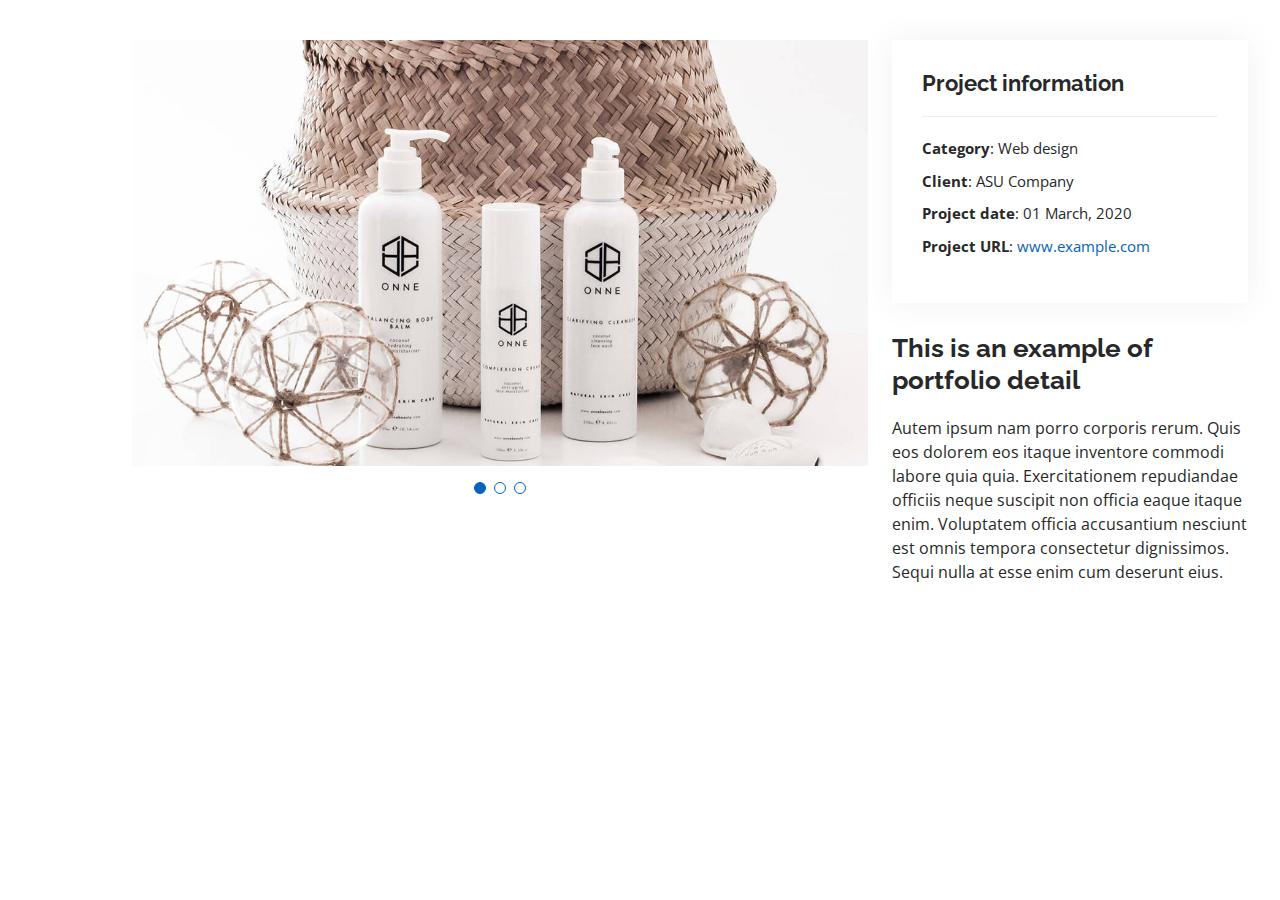
==== portfolio-details.html @ 844f856d "initial commit" ====
<!DOCTYPE html>
<html lang="en">

<head>
  <meta charset="utf-8">
  <meta content="width=device-width, initial-scale=1.0" name="viewport">

  <title>Portfolio Details - Personal Bootstrap Template</title>
  <meta content="" name="description">
  <meta content="" name="keywords">

  <!-- Favicons -->
  <link href="assets/img/favicon.png" rel="icon">
  <link href="assets/img/apple-touch-icon.png" rel="apple-touch-icon">

  <!-- Google Fonts -->
  <link href="https://fonts.googleapis.com/css?family=Open+Sans:300,300i,400,400i,600,600i,700,700i|Raleway:300,300i,400,400i,500,500i,600,600i,700,700i|Poppins:300,300i,400,400i,500,500i,600,600i,700,700i" rel="stylesheet">

  <!-- Vendor CSS Files -->
  <link href="assets/vendor/aos/aos.css" rel="stylesheet">
  <link href="assets/vendor/bootstrap/css/bootstrap.min.css" rel="stylesheet">
  <link href="assets/vendor/bootstrap-icons/bootstrap-icons.css" rel="stylesheet">
  <link href="assets/vendor/boxicons/css/boxicons.min.css" rel="stylesheet">
  <link href="assets/vendor/glightbox/css/glightbox.min.css" rel="stylesheet">
  <link href="assets/vendor/swiper/swiper-bundle.min.css" rel="stylesheet">

  <!-- Template Main CSS File -->
  <link href="assets/css/style.css" rel="stylesheet">

  <!-- =======================================================
  * Template Name: MyResume - v4.7.0
  * Template URL: https://bootstrapmade.com/free-html-bootstrap-template-my-resume/
  * Author: BootstrapMade.com
  * License: https://bootstrapmade.com/license/
  ======================================================== -->
</head>

<body>

  <main id="main">

    <!-- ======= Portfolio Details Section ======= -->
    <section id="portfolio-details" class="portfolio-details">
      <div class="container">

        <div class="row gy-4">

          <div class="col-lg-8">
            <div class="portfolio-details-slider swiper">
              <div class="swiper-wrapper align-items-center">

                <div class="swiper-slide">
                  <img src="assets/img/portfolio/portfolio-details-1.jpg" alt="">
                </div>

                <div class="swiper-slide">
                  <img src="assets/img/portfolio/portfolio-details-2.jpg" alt="">
                </div>

                <div class="swiper-slide">
                  <img src="assets/img/portfolio/portfolio-details-3.jpg" alt="">
                </div>

              </div>
              <div class="swiper-pagination"></div>
            </div>
          </div>

          <div class="col-lg-4">
            <div class="portfolio-info">
              <h3>Project information</h3>
              <ul>
                <li><strong>Category</strong>: Web design</li>
                <li><strong>Client</strong>: ASU Company</li>
                <li><strong>Project date</strong>: 01 March, 2020</li>
                <li><strong>Project URL</strong>: <a href="#">www.example.com</a></li>
              </ul>
            </div>
            <div class="portfolio-description">
              <h2>This is an example of portfolio detail</h2>
              <p>
                Autem ipsum nam porro corporis rerum. Quis eos dolorem eos itaque inventore commodi labore quia quia. Exercitationem repudiandae officiis neque suscipit non officia eaque itaque enim. Voluptatem officia accusantium nesciunt est omnis tempora consectetur dignissimos. Sequi nulla at esse enim cum deserunt eius.
              </p>
            </div>
          </div>

        </div>

      </div>
    </section><!-- End Portfolio Details Section -->

  </main><!-- End #main -->

  <div id="preloader"></div>
  <a href="#" class="back-to-top d-flex align-items-center justify-content-center"><i class="bi bi-arrow-up-short"></i></a>

  <!-- Vendor JS Files -->
  <script src="assets/vendor/purecounter/purecounter.js"></script>
  <script src="assets/vendor/aos/aos.js"></script>
  <script src="assets/vendor/bootstrap/js/bootstrap.bundle.min.js"></script>
  <script src="assets/vendor/glightbox/js/glightbox.min.js"></script>
  <script src="assets/vendor/isotope-layout/isotope.pkgd.min.js"></script>
  <script src="assets/vendor/swiper/swiper-bundle.min.js"></script>
  <script src="assets/vendor/typed.js/typed.min.js"></script>
  <script src="assets/vendor/waypoints/noframework.waypoints.js"></script>
  <script src="assets/vendor/php-email-form/validate.js"></script>

  <!-- Template Main JS File -->
  <script src="assets/js/main.js"></script>

</body>

</html>
---- assets/css/style.css ----
/**
* Template Name: MyResume - v4.7.0
* Template URL: https://bootstrapmade.com/free-html-bootstrap-template-my-resume/
* Author: BootstrapMade.com
* License: https://bootstrapmade.com/license/
*/

/*--------------------------------------------------------------
# General
--------------------------------------------------------------*/
body {
  font-family: "Open Sans", sans-serif;
  color: #272829;
}

a {
  color: #0563bb;
  text-decoration: none;
}

a:hover {
  color: #067ded;
  text-decoration: none;
}

h1, h2, h3, h4, h5, h6 {
  font-family: "Raleway", sans-serif;
}

/*--------------------------------------------------------------
# Back to top button
--------------------------------------------------------------*/
.back-to-top {
  position: fixed;
  visibility: hidden;
  opacity: 0;
  right: 15px;
  bottom: 15px;
  z-index: 996;
  background: #0563bb;
  width: 40px;
  height: 40px;
  border-radius: 50px;
  transition: all 0.4s;
}
.back-to-top i {
  font-size: 28px;
  color: #fff;
  line-height: 0;
}
.back-to-top:hover {
  background: #0678e3;
  color: #fff;
}
.back-to-top.active {
  visibility: visible;
  opacity: 1;
}

/*--------------------------------------------------------------
# Preloader
--------------------------------------------------------------*/
#preloader {
  position: fixed;
  top: 0;
  left: 0;
  right: 0;
  bottom: 0;
  z-index: 9999;
  overflow: hidden;
  background: #fff;
}

#preloader:before {
  content: "";
  position: fixed;
  top: calc(50% - 30px);
  left: calc(50% - 30px);
  border: 6px solid #0563bb;
  border-top-color: #fff;
  border-bottom-color: #fff;
  border-radius: 50%;
  width: 60px;
  height: 60px;
  -webkit-animation: animate-preloader 1s linear infinite;
  animation: animate-preloader 1s linear infinite;
}

@-webkit-keyframes animate-preloader {
  0% {
    transform: rotate(0deg);
  }
  100% {
    transform: rotate(360deg);
  }
}

@keyframes animate-preloader {
  0% {
    transform: rotate(0deg);
  }
  100% {
    transform: rotate(360deg);
  }
}
/*--------------------------------------------------------------
# Disable aos animation delay on mobile devices
--------------------------------------------------------------*/
@media screen and (max-width: 768px) {
  [data-aos-delay] {
    transition-delay: 0 !important;
  }
}
/*--------------------------------------------------------------
# Header
--------------------------------------------------------------*/
#header {
  position: fixed;
  top: 0;
  left: 0;
  bottom: 0;
  z-index: 9997;
  transition: all 0.5s;
  padding: 15px;
  overflow-y: auto;
}
@media (max-width: 992px) {
  #header {
    width: 300px;
    background: #fff;
    border-right: 1px solid #e6e9ec;
    left: -300px;
  }
}

@media (min-width: 992px) {
  #main {
    margin-left: 100px;
  }
}
/*--------------------------------------------------------------
# Navigation Menu
--------------------------------------------------------------*/
/**
* Desktop Navigation 
*/
.nav-menu {
  padding: 0;
  display: block;
}
.nav-menu * {
  margin: 0;
  padding: 0;
  list-style: none;
}
.nav-menu > ul > li {
  position: relative;
  white-space: nowrap;
}
.nav-menu a, .nav-menu a:focus {
  display: flex;
  align-items: center;
  color: #45505b;
  padding: 10px 18px;
  margin-bottom: 8px;
  transition: 0.3s;
  font-size: 15px;
  border-radius: 50px;
  background: #f2f3f5;
  height: 56px;
  width: 100%;
  overflow: hidden;
  transition: 0.3s;
}
.nav-menu a i, .nav-menu a:focus i {
  font-size: 20px;
}
.nav-menu a span, .nav-menu a:focus span {
  padding: 0 5px 0 7px;
  color: #45505b;
}
@media (min-width: 992px) {
  .nav-menu a, .nav-menu a:focus {
    width: 56px;
  }
  .nav-menu a span, .nav-menu a:focus span {
    display: none;
    color: #fff;
  }
}
.nav-menu a:hover, .nav-menu .active, .nav-menu .active:focus, .nav-menu li:hover > a {
  color: #fff;
  background: #0563bb;
}
.nav-menu a:hover span, .nav-menu .active span, .nav-menu .active:focus span, .nav-menu li:hover > a span {
  color: #fff;
}
.nav-menu a:hover, .nav-menu li:hover > a {
  width: 100%;
  color: #fff;
}
.nav-menu a:hover span, .nav-menu li:hover > a span {
  display: block;
}

/**
* Mobile Navigation 
*/
.mobile-nav-toggle {
  position: fixed;
  right: 10px;
  top: 10px;
  z-index: 9998;
  border: 0;
  background: none;
  font-size: 28px;
  transition: all 0.4s;
  outline: none !important;
  line-height: 0;
  cursor: pointer;
  border-radius: 50px;
  padding: 5px;
}
.mobile-nav-toggle i {
  color: #45505b;
}

.mobile-nav-active {
  overflow: hidden;
}
.mobile-nav-active #header {
  left: 0;
}
.mobile-nav-active .mobile-nav-toggle {
  color: #fff;
  background-color: #0563bb;
}

/*--------------------------------------------------------------
# Hero Section
--------------------------------------------------------------*/
#hero {
  width: 100%;
  height: 100vh;
  background: url("../img/luthfi.jpg") top right no-repeat;
  background-size: cover;
  position: relative;
}
@media (min-width: 992px) {
  #hero {
    padding-left: 160px;
  }
}
#hero:before {
  content: "";
  background: rgba(255, 255, 255, 0.8);
  position: absolute;
  bottom: 0;
  top: 0;
  left: 0;
  right: 0;
}
#hero h1 {
  margin: 0;
  font-size: 64px;
  font-weight: 700;
  line-height: 56px;
  color: #45505b;
}
#hero p {
  color: #45505b;
  margin: 15px 0 0 0;
  font-size: 26px;
  font-family: "Poppins", sans-serif;
}
#hero p span {
  color: #0563bb;
  letter-spacing: 1px;
}
#hero .social-links {
  margin-top: 30px;
}
#hero .social-links a {
  font-size: 24px;
  display: inline-block;
  color: #45505b;
  line-height: 1;
  margin-right: 20px;
  transition: 0.3s;
}
#hero .social-links a:hover {
  color: #0563bb;
}
@media (max-width: 992px) {
  #hero {
    text-align: center;
  }
  #hero h1 {
    font-size: 32px;
    line-height: 36px;
  }
  #hero p {
    margin-top: 10px;
    font-size: 20px;
    line-height: 24px;
  }
}

/*--------------------------------------------------------------
# Sections General
--------------------------------------------------------------*/
section {
  padding: 60px 0;
  overflow: hidden;
}

.section-title {
  text-align: center;
  padding-bottom: 30px;
}
.section-title h2 {
  font-size: 32px;
  font-weight: bold;
  text-transform: uppercase;
  margin-bottom: 20px;
  padding-bottom: 20px;
  position: relative;
  color: #45505b;
}
.section-title h2::before {
  content: "";
  position: absolute;
  display: block;
  width: 120px;
  height: 1px;
  background: #ddd;
  bottom: 1px;
  left: calc(50% - 60px);
}
.section-title h2::after {
  content: "";
  position: absolute;
  display: block;
  width: 40px;
  height: 3px;
  background: #0563bb;
  bottom: 0;
  left: calc(50% - 20px);
}
.section-title p {
  margin-bottom: 0;
}

/*--------------------------------------------------------------
# About
--------------------------------------------------------------*/
.about .content h3 {
  font-weight: 700;
  font-size: 26px;
  color: #728394;
}
.about .content ul {
  list-style: none;
  padding: 0;
}
.about .content ul li {
  margin-bottom: 20px;
  display: flex;
  align-items: center;
}
.about .content ul strong {
  margin-right: 10px;
}
.about .content ul i {
  font-size: 16px;
  margin-right: 5px;
  color: #0563bb;
  line-height: 0;
}
.about .content p:last-child {
  margin-bottom: 0;
}

/*--------------------------------------------------------------
# Facts
--------------------------------------------------------------*/
.facts .count-box {
  padding: 30px 30px 25px 30px;
  margin-top: 30px;
  width: 100%;
  position: relative;
  text-align: center;
  background: #fff;
}
.facts .count-box i {
  position: absolute;
  top: -25px;
  left: 50%;
  transform: translateX(-50%);
  font-size: 24px;
  background: #0563bb;
  color: #fff;
  border-radius: 50px;
  display: inline-flex;
  align-items: center;
  justify-content: center;
  width: 48px;
  height: 48px;
}
.facts .count-box span {
  font-size: 36px;
  display: block;
  font-weight: 600;
  color: #011426;
}
.facts .count-box p {
  padding: 0;
  margin: 0;
  font-family: "Raleway", sans-serif;
  font-size: 14px;
}

/*--------------------------------------------------------------
# Akills
--------------------------------------------------------------*/
.skills .progress {
  height: 60px;
  display: block;
  background: none;
  border-radius: 0;
}
.skills .progress .skill {
  padding: 10px 0;
  margin: 0;
  text-transform: uppercase;
  display: block;
  font-weight: 600;
  font-family: "Poppins", sans-serif;
  color: #45505b;
}
.skills .progress .skill .val {
  float: right;
  font-style: normal;
}
.skills .progress-bar-wrap {
  background: #f2f3f5;
}
.skills .progress-bar {
  width: 1px;
  height: 10px;
  transition: 0.9s;
  background-color: #0563bb;
}

/*--------------------------------------------------------------
# Resume
--------------------------------------------------------------*/
.resume .resume-title {
  font-size: 26px;
  font-weight: 700;
  margin-top: 20px;
  margin-bottom: 20px;
  color: #45505b;
}
.resume .resume-item {
  padding: 0 0 20px 20px;
  margin-top: -2px;
  border-left: 2px solid #0563bb;
  position: relative;
}
.resume .resume-item h4 {
  line-height: 18px;
  font-size: 18px;
  font-weight: 600;
  text-transform: uppercase;
  font-family: "Poppins", sans-serif;
  color: #0563bb;
  margin-bottom: 10px;
}
.resume .resume-item h5 {
  font-size: 16px;
  background: #f7f8f9;
  padding: 5px 15px;
  display: inline-block;
  font-weight: 600;
  margin-bottom: 10px;
}
.resume .resume-item ul {
  padding-left: 20px;
}
.resume .resume-item ul li {
  padding-bottom: 10px;
}
.resume .resume-item:last-child {
  padding-bottom: 0;
}
.resume .resume-item::before {
  content: "";
  position: absolute;
  width: 16px;
  height: 16px;
  border-radius: 50px;
  left: -9px;
  top: 0;
  background: #fff;
  border: 2px solid #0563bb;
}

/*--------------------------------------------------------------
# Portfolio
--------------------------------------------------------------*/
.portfolio .portfolio-item {
  margin-bottom: 30px;
}
.portfolio #portfolio-flters {
  padding: 0;
  margin: 0 auto 25px auto;
  list-style: none;
  text-align: center;
  background: #fff;
  border-radius: 50px;
  padding: 2px 15px;
}
.portfolio #portfolio-flters li {
  cursor: pointer;
  display: inline-block;
  padding: 10px 15px;
  font-size: 14px;
  font-weight: 600;
  line-height: 1;
  text-transform: uppercase;
  color: #272829;
  margin-bottom: 5px;
  transition: all 0.3s ease-in-out;
}
.portfolio #portfolio-flters li:hover, .portfolio #portfolio-flters li.filter-active {
  color: #0563bb;
}
.portfolio #portfolio-flters li:last-child {
  margin-right: 0;
}
.portfolio .portfolio-wrap {
  transition: 0.3s;
  position: relative;
  overflow: hidden;
  z-index: 1;
  background: rgba(69, 80, 91, 0.8);
}
.portfolio .portfolio-wrap::before {
  content: "";
  background: rgba(255, 255, 255, 0.7);
  position: absolute;
  left: 30px;
  right: 30px;
  top: 30px;
  bottom: 30px;
  transition: all ease-in-out 0.3s;
  z-index: 2;
  opacity: 0;
}
.portfolio .portfolio-wrap .portfolio-info {
  opacity: 0;
  position: absolute;
  top: 0;
  left: 0;
  right: 0;
  bottom: 0;
  text-align: center;
  z-index: 3;
  transition: all ease-in-out 0.3s;
  display: flex;
  flex-direction: column;
  justify-content: center;
  align-items: center;
}
.portfolio .portfolio-wrap .portfolio-info::before {
  display: block;
  content: "";
  width: 48px;
  height: 48px;
  position: absolute;
  top: 35px;
  left: 35px;
  border-top: 3px solid #d7dce1;
  border-left: 3px solid #d7dce1;
  transition: all 0.5s ease 0s;
  z-index: 9994;
}
.portfolio .portfolio-wrap .portfolio-info::after {
  display: block;
  content: "";
  width: 48px;
  height: 48px;
  position: absolute;
  bottom: 35px;
  right: 35px;
  border-bottom: 3px solid #d7dce1;
  border-right: 3px solid #d7dce1;
  transition: all 0.5s ease 0s;
  z-index: 9994;
}
.portfolio .portfolio-wrap .portfolio-info h4 {
  font-size: 20px;
  color: #45505b;
  font-weight: 600;
}
.portfolio .portfolio-wrap .portfolio-info p {
  color: #45505b;
  font-size: 14px;
  text-transform: uppercase;
  padding: 0;
  margin: 0;
}
.portfolio .portfolio-wrap .portfolio-links {
  text-align: center;
  z-index: 4;
}
.portfolio .portfolio-wrap .portfolio-links a {
  color: #45505b;
  margin: 0 2px;
  font-size: 28px;
  display: inline-block;
  transition: 0.3s;
}
.portfolio .portfolio-wrap .portfolio-links a:hover {
  color: #148af9;
}
.portfolio .portfolio-wrap:hover::before {
  top: 0;
  left: 0;
  right: 0;
  bottom: 0;
  opacity: 1;
}
.portfolio .portfolio-wrap:hover .portfolio-info {
  opacity: 1;
}
.portfolio .portfolio-wrap:hover .portfolio-info::before {
  top: 15px;
  left: 15px;
}
.portfolio .portfolio-wrap:hover .portfolio-info::after {
  bottom: 15px;
  right: 15px;
}

/*--------------------------------------------------------------
# Portfolio Details
--------------------------------------------------------------*/
.portfolio-details {
  padding-top: 40px;
}
.portfolio-details .portfolio-details-slider img {
  width: 100%;
}
.portfolio-details .portfolio-details-slider .swiper-pagination {
  margin-top: 20px;
  position: relative;
}
.portfolio-details .portfolio-details-slider .swiper-pagination .swiper-pagination-bullet {
  width: 12px;
  height: 12px;
  background-color: #fff;
  opacity: 1;
  border: 1px solid #0563bb;
}
.portfolio-details .portfolio-details-slider .swiper-pagination .swiper-pagination-bullet-active {
  background-color: #0563bb;
}
.portfolio-details .portfolio-info {
  padding: 30px;
  box-shadow: 0px 0 30px rgba(69, 80, 91, 0.08);
}
.portfolio-details .portfolio-info h3 {
  font-size: 22px;
  font-weight: 700;
  margin-bottom: 20px;
  padding-bottom: 20px;
  border-bottom: 1px solid #eee;
}
.portfolio-details .portfolio-info ul {
  list-style: none;
  padding: 0;
  font-size: 15px;
}
.portfolio-details .portfolio-info ul li + li {
  margin-top: 10px;
}
.portfolio-details .portfolio-description {
  padding-top: 30px;
}
.portfolio-details .portfolio-description h2 {
  font-size: 26px;
  font-weight: 700;
  margin-bottom: 20px;
}
.portfolio-details .portfolio-description p {
  padding: 0;
}

/*--------------------------------------------------------------
# Services
--------------------------------------------------------------*/
.services .icon-box {
  text-align: center;
  padding: 70px 20px 80px 20px;
  transition: all ease-in-out 0.3s;
  background: #fff;
  box-shadow: 0px 5px 90px 0px rgba(110, 123, 131, 0.05);
}
.services .icon-box .icon {
  margin: 0 auto;
  width: 100px;
  height: 100px;
  display: flex;
  align-items: center;
  justify-content: center;
  transition: ease-in-out 0.3s;
  position: relative;
}
.services .icon-box .icon i {
  font-size: 36px;
  transition: 0.5s;
  position: relative;
}
.services .icon-box .icon svg {
  position: absolute;
  top: 0;
  left: 0;
}
.services .icon-box .icon svg path {
  transition: 0.5s;
  fill: #f5f5f5;
}
.services .icon-box h4 {
  font-weight: 600;
  margin: 10px 0 15px 0;
  font-size: 22px;
}
.services .icon-box h4 a {
  color: #45505b;
  transition: ease-in-out 0.3s;
}
.services .icon-box p {
  line-height: 24px;
  font-size: 14px;
  margin-bottom: 0;
}
.services .icon-box:hover {
  border-color: #fff;
  box-shadow: 0px 0 35px 0 rgba(0, 0, 0, 0.08);
}
.services .iconbox-blue i {
  color: #47aeff;
}
.services .iconbox-blue:hover .icon i {
  color: #fff;
}
.services .iconbox-blue:hover .icon path {
  fill: #47aeff;
}
.services .iconbox-orange i {
  color: #ffa76e;
}
.services .iconbox-orange:hover .icon i {
  color: #fff;
}
.services .iconbox-orange:hover .icon path {
  fill: #ffa76e;
}
.services .iconbox-pink i {
  color: #e80368;
}
.services .iconbox-pink:hover .icon i {
  color: #fff;
}
.services .iconbox-pink:hover .icon path {
  fill: #e80368;
}
.services .iconbox-yellow i {
  color: #ffbb2c;
}
.services .iconbox-yellow:hover .icon i {
  color: #fff;
}
.services .iconbox-yellow:hover .icon path {
  fill: #ffbb2c;
}
.services .iconbox-red i {
  color: #ff5828;
}
.services .iconbox-red:hover .icon i {
  color: #fff;
}
.services .iconbox-red:hover .icon path {
  fill: #ff5828;
}
.services .iconbox-teal i {
  color: #11dbcf;
}
.services .iconbox-teal:hover .icon i {
  color: #fff;
}
.services .iconbox-teal:hover .icon path {
  fill: #11dbcf;
}

/*--------------------------------------------------------------
# Testimonials
--------------------------------------------------------------*/
.testimonials .section-header {
  margin-bottom: 40px;
}
.testimonials .testimonials-carousel, .testimonials .testimonials-slider {
  overflow: hidden;
}
.testimonials .testimonial-item {
  text-align: center;
}
.testimonials .testimonial-item .testimonial-img {
  width: 120px;
  border-radius: 50%;
  border: 4px solid #fff;
  margin: 0 auto;
}
.testimonials .testimonial-item h3 {
  font-size: 20px;
  font-weight: bold;
  margin: 10px 0 5px 0;
  color: #111;
}
.testimonials .testimonial-item h4 {
  font-size: 14px;
  color: #999;
  margin: 0 0 15px 0;
}
.testimonials .testimonial-item .quote-icon-left, .testimonials .testimonial-item .quote-icon-right {
  color: #90c8fc;
  font-size: 26px;
}
.testimonials .testimonial-item .quote-icon-left {
  display: inline-block;
  left: -5px;
  position: relative;
}
.testimonials .testimonial-item .quote-icon-right {
  display: inline-block;
  right: -5px;
  position: relative;
  top: 10px;
}
.testimonials .testimonial-item p {
  font-style: italic;
  margin: 0 auto 15px auto;
}
.testimonials .swiper-pagination {
  margin-top: 20px;
  position: relative;
}
.testimonials .swiper-pagination .swiper-pagination-bullet {
  width: 12px;
  height: 12px;
  background-color: #fff;
  opacity: 1;
  border: 1px solid #0563bb;
}
.testimonials .swiper-pagination .swiper-pagination-bullet-active {
  background-color: #0563bb;
}
@media (min-width: 992px) {
  .testimonials .testimonial-item p {
    width: 80%;
  }
}

/*--------------------------------------------------------------
# Contact
--------------------------------------------------------------*/
.contact .info {
  width: 100%;
  background: #fff;
}
.contact .info i {
  font-size: 20px;
  color: #0563bb;
  float: left;
  width: 44px;
  height: 44px;
  background: #eef7ff;
  display: flex;
  justify-content: center;
  align-items: center;
  border-radius: 50px;
  transition: all 0.3s ease-in-out;
}
.contact .info h4 {
  padding: 0 0 0 60px;
  font-size: 22px;
  font-weight: 600;
  margin-bottom: 5px;
  color: #45505b;
}
.contact .info p {
  padding: 0 0 0 60px;
  margin-bottom: 0;
  font-size: 14px;
  color: #728394;
}
.contact .info .email, .contact .info .phone {
  margin-top: 40px;
}
.contact .info .email:hover i, .contact .info .address:hover i, .contact .info .phone:hover i {
  background: #0563bb;
  color: #fff;
}
.contact .php-email-form {
  width: 100%;
  background: #fff;
}
.contact .php-email-form .form-group {
  padding-bottom: 8px;
}
.contact .php-email-form .error-message {
  display: none;
  color: #fff;
  background: #ed3c0d;
  text-align: left;
  padding: 15px;
  font-weight: 600;
}
.contact .php-email-form .error-message br + br {
  margin-top: 25px;
}
.contact .php-email-form .sent-message {
  display: none;
  color: #fff;
  background: #18d26e;
  text-align: center;
  padding: 15px;
  font-weight: 600;
}
.contact .php-email-form .loading {
  display: none;
  background: #fff;
  text-align: center;
  padding: 15px;
}
.contact .php-email-form .loading:before {
  content: "";
  display: inline-block;
  border-radius: 50%;
  width: 24px;
  height: 24px;
  margin: 0 10px -6px 0;
  border: 3px solid #18d26e;
  border-top-color: #eee;
  -webkit-animation: animate-loading 1s linear infinite;
  animation: animate-loading 1s linear infinite;
}
.contact .php-email-form input, .contact .php-email-form textarea {
  border-radius: 4px;
  box-shadow: none;
  font-size: 14px;
}
.contact .php-email-form input {
  height: 44px;
}
.contact .php-email-form textarea {
  padding: 10px 12px;
}
.contact .php-email-form button[type=submit] {
  background: #0563bb;
  border: 0;
  padding: 10px 35px;
  color: #fff;
  transition: 0.4s;
  border-radius: 50px;
}
.contact .php-email-form button[type=submit]:hover {
  background: #0678e3;
}
@-webkit-keyframes animate-loading {
  0% {
    transform: rotate(0deg);
  }
  100% {
    transform: rotate(360deg);
  }
}
@keyframes animate-loading {
  0% {
    transform: rotate(0deg);
  }
  100% {
    transform: rotate(360deg);
  }
}

/*--------------------------------------------------------------
# Footer
--------------------------------------------------------------*/
#footer {
  background: #f7f8f9;
  color: #45505b;
  font-size: 14px;
  text-align: center;
  padding: 30px 0;
}
#footer h3 {
  font-size: 36px;
  font-weight: 700;
  position: relative;
  font-family: "Poppins", sans-serif;
  padding: 0;
  margin: 0 0 15px 0;
}
#footer p {
  font-size: 15;
  font-style: italic;
  padding: 0;
  margin: 0 0 40px 0;
}
#footer .social-links {
  margin: 0 0 40px 0;
}
#footer .social-links a {
  font-size: 18px;
  display: inline-block;
  background: #0563bb;
  color: #fff;
  line-height: 1;
  padding: 8px 0;
  margin-right: 4px;
  border-radius: 50%;
  text-align: center;
  width: 36px;
  height: 36px;
  transition: 0.3s;
}
#footer .social-links a:hover {
  background: #0678e3;
  color: #fff;
  text-decoration: none;
}
#footer .copyright {
  margin: 0 0 5px 0;
}
#footer .credits {
  font-size: 13px;
}
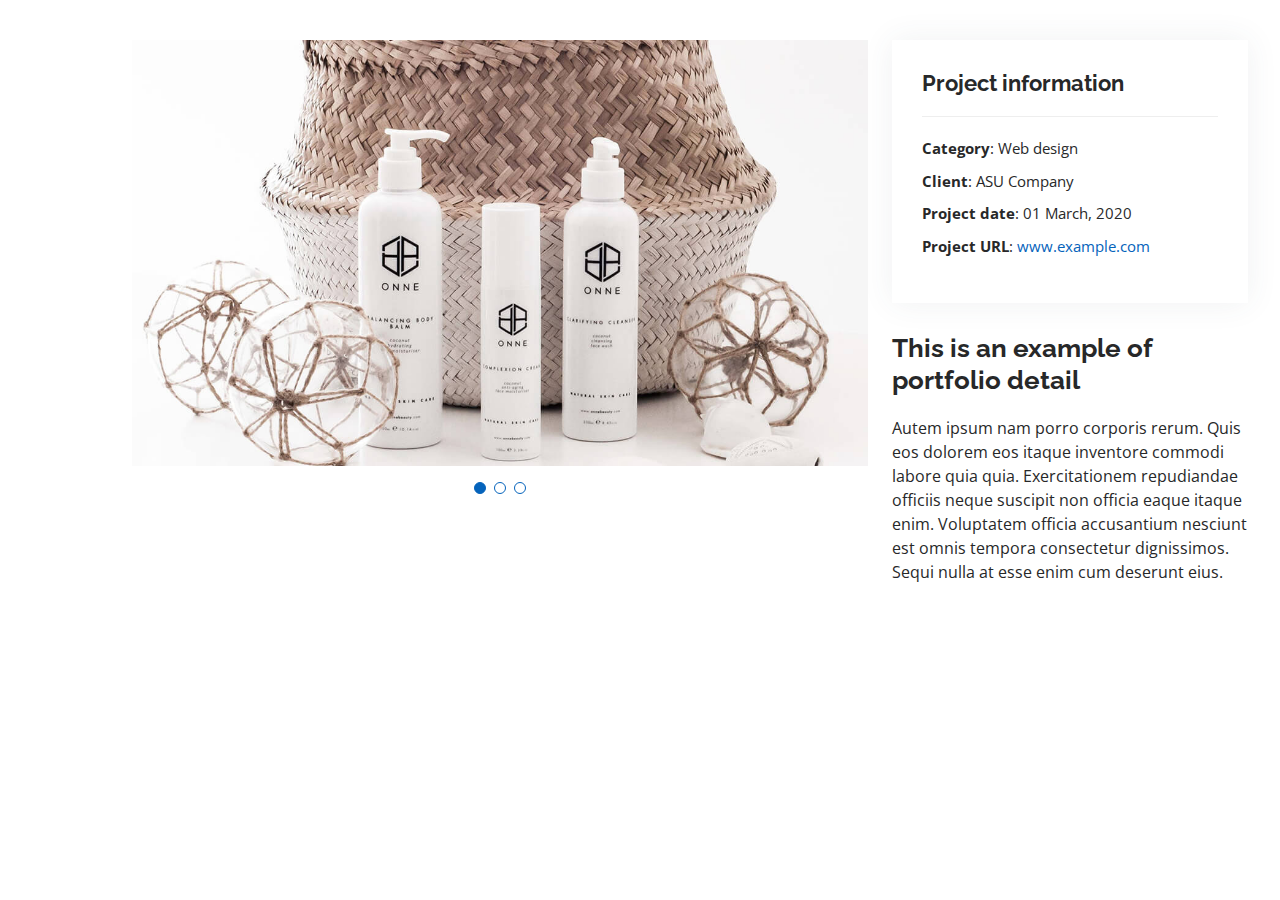
==== commit 2afdb184: "center image" ====
--- a/portfolio-details.html
+++ b/portfolio-details.html
@@ -95,7 +95,7 @@
   <a href="#" class="back-to-top d-flex align-items-center justify-content-center"><i class="bi bi-arrow-up-short"></i></a>
 
   <!-- Vendor JS Files -->
-  <script src="assets/vendor/purecounter/purecounter.js"></script>
+  <!-- <script src="assets/vendor/purecounter/purecounter.js"></script> -->
   <script src="assets/vendor/aos/aos.js"></script>
   <script src="assets/vendor/bootstrap/js/bootstrap.bundle.min.js"></script>
   <script src="assets/vendor/glightbox/js/glightbox.min.js"></script>
